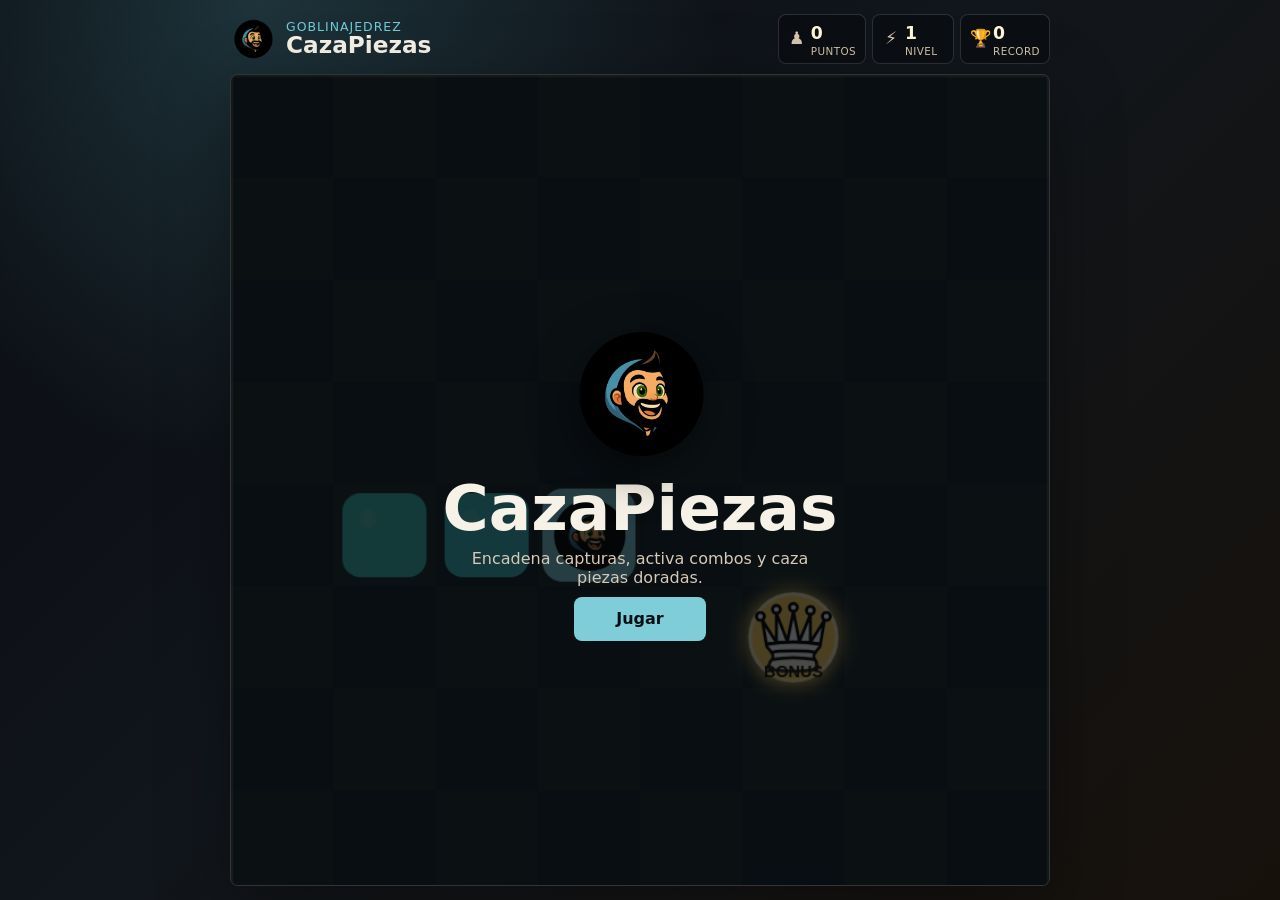
==== index.html @ 1354d4a8 "Fix mobile touch controls placement" ====
<!doctype html>
<html lang="es">
  <head>
    <meta charset="utf-8">
    <meta name="viewport" content="width=device-width, initial-scale=1">
    <meta name="theme-color" content="#090b10">
    <title>GOBLINAJEDREZ CazaPiezas</title>
    <link rel="stylesheet" href="styles.css?v=5">
  </head>
  <body>
    <main class="game-shell" aria-label="GOBLINAJEDREZ CazaPiezas">
      <header class="hud">
        <div class="brand">
          <img src="assets/goblin-logo.png" alt="">
          <div>
            <p>GOBLINAJEDREZ</p>
            <strong>CazaPiezas</strong>
          </div>
        </div>
        <div class="stats" aria-label="Marcador">
          <span><em aria-hidden="true">♟</em><b id="score">0</b><small>Puntos</small></span>
          <span><em aria-hidden="true">⚡</em><b id="level">1</b><small>Nivel</small></span>
          <span><em aria-hidden="true">🏆</em><b id="best">0</b><small>Record</small></span>
        </div>
      </header>

      <section class="board-wrap">
        <div class="combo-pill" id="comboPill" aria-live="polite">
          <strong id="comboText">x1</strong>
          <span id="comboLabel">Racha</span>
          <i id="comboBar"></i>
        </div>
        <canvas id="game" width="720" height="720" aria-label="Tablero de GOBLINAJEDREZ CazaPiezas"></canvas>
        <footer class="controls" aria-label="Controles tactiles">
          <button type="button" data-dir="up" aria-label="Arriba">&#9650;</button>
          <div>
            <button type="button" data-dir="left" aria-label="Izquierda">&#9664;</button>
            <button type="button" data-dir="down" aria-label="Abajo">&#9660;</button>
            <button type="button" data-dir="right" aria-label="Derecha">&#9654;</button>
          </div>
        </footer>
        <div class="overlay" id="overlay">
          <img src="assets/goblin-logo.png" alt="">
          <h1>CazaPiezas</h1>
          <p>Encadena capturas, activa combos y caza piezas doradas.</p>
          <button id="startButton" type="button">Jugar</button>
        </div>
      </section>

    </main>

    <script src="game.js?v=5"></script>
  </body>
</html>
---- styles.css ----
:root {
  color-scheme: dark;
  font-family: Inter, ui-sans-serif, system-ui, -apple-system, BlinkMacSystemFont, "Segoe UI", sans-serif;
  background: #090b10;
  color: #f7f2e7;
}

* {
  box-sizing: border-box;
}

html,
body {
  width: 100%;
  height: 100%;
  min-height: 0;
  margin: 0;
  overflow: hidden;
}

body {
  display: grid;
  place-items: center;
  padding: clamp(6px, 1.8vmin, 14px);
  background:
    radial-gradient(circle at 20% 0%, rgba(95, 183, 197, 0.22), transparent 34%),
    linear-gradient(135deg, #090b10 0%, #11161c 45%, #17110b 100%);
}

button {
  font: inherit;
}

.game-shell {
  position: relative;
  width: min(100%, 820px);
  height: 100%;
  min-height: 0;
  display: grid;
  grid-template-rows: auto minmax(0, 1fr);
  gap: clamp(5px, 1.2vmin, 10px);
}

.hud {
  display: flex;
  align-items: center;
  justify-content: space-between;
  gap: 8px;
  min-height: 0;
  padding: 0;
}

.brand {
  display: flex;
  align-items: center;
  gap: clamp(6px, 1.2vmin, 10px);
  min-width: 0;
}

.brand img {
  width: clamp(30px, 9vmin, 46px);
  height: clamp(30px, 9vmin, 46px);
  object-fit: contain;
}

.brand p,
.brand strong {
  display: block;
  margin: 0;
  line-height: 1.05;
}

.brand p {
  color: #72cad8;
  font-size: clamp(0.48rem, 1.7vmin, 0.78rem);
  text-transform: uppercase;
  letter-spacing: 0.08em;
}

.brand strong {
  font-size: clamp(0.8rem, 3.2vmin, 1.45rem);
}

.stats {
  display: flex;
  align-items: center;
  justify-content: flex-end;
  flex-wrap: wrap;
  gap: 6px;
}

.stats span {
  min-width: clamp(62px, 18vmin, 82px);
  min-height: clamp(34px, 9vmin, 50px);
  display: grid;
  grid-template-columns: auto 1fr;
  grid-template-rows: 1fr auto;
  column-gap: 5px;
  align-items: center;
  padding: clamp(4px, 1vmin, 7px) clamp(5px, 1.5vmin, 9px);
  border: 1px solid rgba(247, 242, 231, 0.15);
  border-radius: 8px;
  background: rgba(9, 11, 16, 0.62);
  color: #d6c6ad;
  text-align: left;
}

.stats b {
  display: block;
  color: #fff8d8;
  font-size: clamp(0.72rem, 2.6vmin, 1.08rem);
  line-height: 1;
}

.stats em {
  grid-row: 1 / 3;
  width: 18px;
  font-style: normal;
  font-size: clamp(0.82rem, 2.8vmin, 1.08rem);
  line-height: 1;
  text-align: center;
}

.stats small {
  display: block;
  color: #d6c6ad;
  font-size: clamp(0.46rem, 1.55vmin, 0.65rem);
  line-height: 1;
  text-transform: uppercase;
  letter-spacing: 0.04em;
}

.board-wrap {
  position: relative;
  display: grid;
  place-items: center;
  align-self: center;
  justify-self: center;
  width: min(100%, calc(100vh - clamp(48px, 13vmin, 76px)));
  max-width: 100%;
  max-height: 100%;
  aspect-ratio: 1;
  min-height: 0;
  border: 1px solid rgba(247, 242, 231, 0.16);
  border-radius: 8px;
  overflow: hidden;
  background: #0c1014;
  box-shadow: 0 18px 70px rgba(0, 0, 0, 0.34);
}

.combo-pill {
  position: absolute;
  top: 8px;
  left: 8px;
  z-index: 3;
  min-width: 86px;
  overflow: hidden;
  padding: 6px 9px 8px;
  border: 1px solid rgba(127, 205, 216, 0.42);
  border-radius: 8px;
  background: rgba(5, 8, 10, 0.72);
  box-shadow: 0 10px 28px rgba(0, 0, 0, 0.32);
  color: #fff8d8;
  opacity: 0;
  pointer-events: none;
  transform: translateY(-4px);
  transition: opacity 140ms ease, transform 140ms ease;
}

.combo-pill.active {
  opacity: 1;
  transform: translateY(0);
}

.combo-pill strong,
.combo-pill span {
  display: block;
  line-height: 1;
}

.combo-pill strong {
  font-size: clamp(0.84rem, 3.2vmin, 1.1rem);
}

.combo-pill span {
  margin-top: 3px;
  color: #7fcdd8;
  font-size: clamp(0.52rem, 1.8vmin, 0.66rem);
  text-transform: uppercase;
  letter-spacing: 0.04em;
}

.combo-pill i {
  position: absolute;
  left: 0;
  bottom: 0;
  width: 100%;
  height: 3px;
  background: linear-gradient(90deg, #7fcdd8, #fff3bd, #ff7a45);
  transform: scaleX(0);
  transform-origin: left center;
}

canvas {
  display: block;
  width: 100%;
  height: 100%;
  aspect-ratio: 1;
  background: #10151a;
  image-rendering: auto;
}

.overlay {
  position: absolute;
  inset: 0;
  display: grid;
  place-items: center;
  align-content: center;
  gap: clamp(6px, 1.5vmin, 10px);
  padding: clamp(10px, 3vmin, 24px);
  background: rgba(5, 7, 10, 0.72);
  text-align: center;
  transition: opacity 180ms ease, visibility 180ms ease;
}

.overlay.hidden {
  visibility: hidden;
  opacity: 0;
}

.overlay img {
  width: clamp(52px, 18vmin, 150px);
  aspect-ratio: 1;
  object-fit: contain;
  filter: drop-shadow(0 14px 24px rgba(0, 0, 0, 0.55));
}

.overlay h1,
.overlay p {
  margin: 0;
}

.overlay h1 {
  font-size: clamp(1.45rem, 7vmin, 4.4rem);
  line-height: 0.95;
}

.overlay p {
  max-width: 360px;
  color: #d7c8b7;
  font-size: clamp(0.72rem, 2.2vmin, 1rem);
}

.overlay button {
  min-width: clamp(98px, 26vmin, 132px);
  min-height: clamp(34px, 8vmin, 44px);
  border: 0;
  border-radius: 8px;
  background: #7fcdd8;
  color: #061014;
  font-weight: 800;
  cursor: pointer;
}

.controls {
  display: none;
  justify-content: center;
  gap: 6px;
  padding-bottom: 2px;
}

.controls div {
  display: flex;
  gap: 6px;
}

.controls button {
  width: 58px;
  height: 42px;
  border: 1px solid rgba(247, 242, 231, 0.16);
  border-radius: 8px;
  background: rgba(247, 242, 231, 0.08);
  color: #fff8d8;
  cursor: pointer;
}

.controls button:active,
.overlay button:active {
  transform: translateY(1px);
}

@media (max-width: 540px) {
  body {
    padding: 6px;
  }

  .game-shell {
    gap: 6px;
  }

  .hud {
    align-items: center;
    gap: 8px;
  }

  .brand {
    gap: 7px;
  }

  .stats {
    flex: 1;
    display: grid;
    grid-template-columns: repeat(3, minmax(0, 1fr));
    gap: 4px;
  }

  .stats span {
    min-width: 0;
    min-height: 42px;
    grid-template-columns: 1fr;
    grid-template-rows: auto auto;
    justify-items: center;
    padding: 5px 4px;
    text-align: center;
  }

  .stats em {
    display: none;
  }

  .stats b {
    font-size: 0.95rem;
  }

  .stats small {
    max-width: 100%;
    overflow: hidden;
    font-size: 0.52rem;
    letter-spacing: 0;
    text-overflow: ellipsis;
    white-space: nowrap;
  }
}

@media (max-width: 380px) {
  .hud {
    display: grid;
  }

  .stats {
    width: 100%;
  }
}

@media (max-height: 430px) {
  .overlay img {
    width: clamp(42px, 15vmin, 68px);
  }

  .overlay p {
    display: none;
  }
}

@media (pointer: coarse) and (max-width: 760px) {
  .controls {
    display: grid;
    position: absolute;
    right: 8px;
    bottom: 8px;
    z-index: 5;
    gap: 4px;
    opacity: 0.82;
  }

  .controls div {
    gap: 4px;
  }

  .controls button {
    width: 38px;
    height: 32px;
    border-color: rgba(247, 242, 231, 0.28);
    background: rgba(9, 11, 16, 0.58);
    backdrop-filter: blur(8px);
  }
}
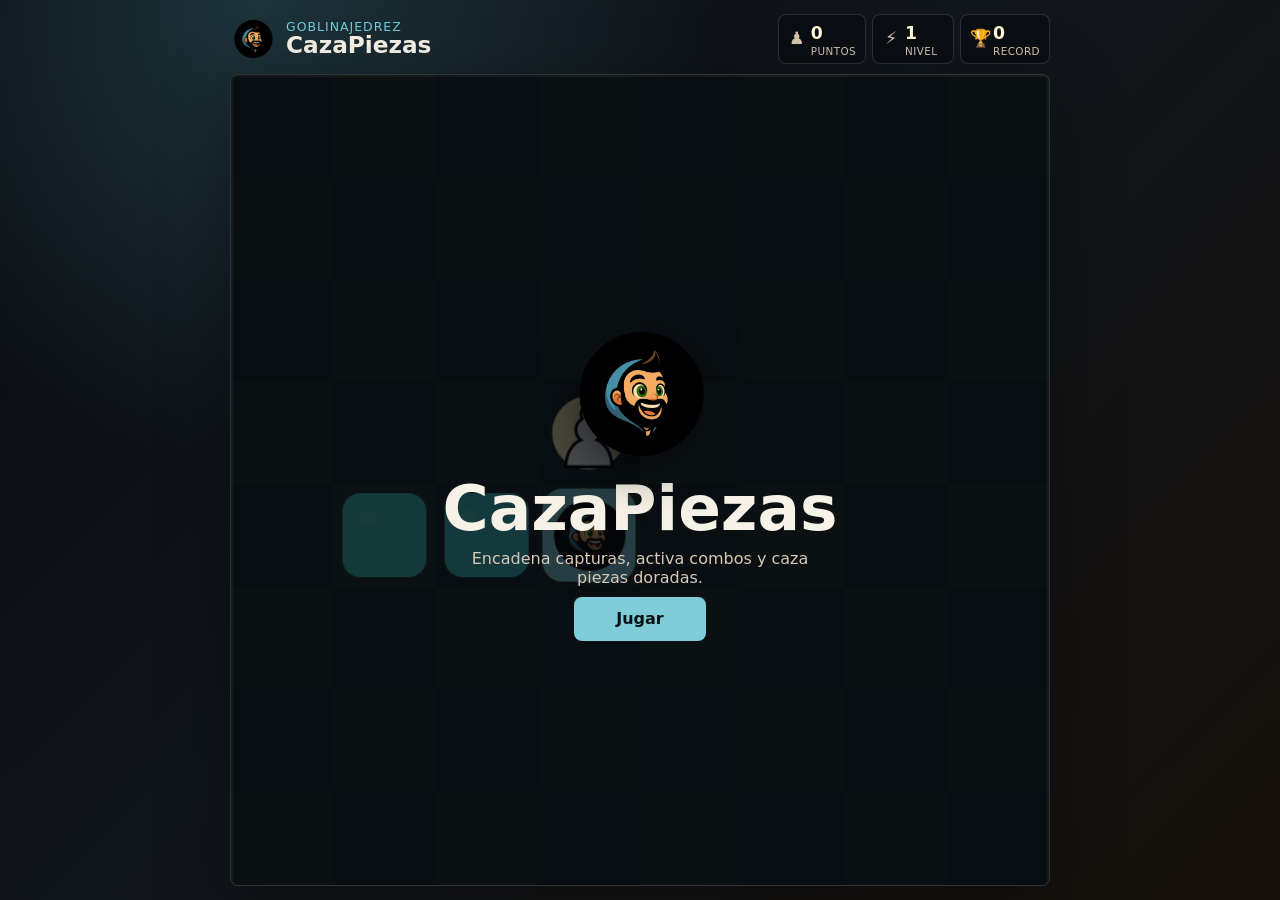
==== commit 1708c854: "Simplify mobile arrow controls order" ====
--- a/index.html
+++ b/index.html
@@ -5,7 +5,7 @@
     <meta name="viewport" content="width=device-width, initial-scale=1">
     <meta name="theme-color" content="#090b10">
     <title>GOBLINAJEDREZ CazaPiezas</title>
-    <link rel="stylesheet" href="styles.css?v=5">
+    <link rel="stylesheet" href="styles.css?v=6">
   </head>
   <body>
     <main class="game-shell" aria-label="GOBLINAJEDREZ CazaPiezas">
@@ -33,11 +33,9 @@
         <canvas id="game" width="720" height="720" aria-label="Tablero de GOBLINAJEDREZ CazaPiezas"></canvas>
         <footer class="controls" aria-label="Controles tactiles">
           <button type="button" data-dir="up" aria-label="Arriba">&#9650;</button>
-          <div>
-            <button type="button" data-dir="left" aria-label="Izquierda">&#9664;</button>
-            <button type="button" data-dir="down" aria-label="Abajo">&#9660;</button>
-            <button type="button" data-dir="right" aria-label="Derecha">&#9654;</button>
-          </div>
+          <button type="button" data-dir="down" aria-label="Abajo">&#9660;</button>
+          <button type="button" data-dir="right" aria-label="Derecha">&#9654;</button>
+          <button type="button" data-dir="left" aria-label="Izquierda">&#9664;</button>
         </footer>
         <div class="overlay" id="overlay">
           <img src="assets/goblin-logo.png" alt="">
@@ -49,6 +47,6 @@
 
     </main>
 
-    <script src="game.js?v=5"></script>
+    <script src="game.js?v=6"></script>
   </body>
 </html>
--- a/styles.css
+++ b/styles.css
@@ -29,6 +29,7 @@
 
 button {
   font: inherit;
+  -webkit-tap-highlight-color: transparent;
 }
 
 .game-shell {
@@ -208,11 +209,13 @@
   aspect-ratio: 1;
   background: #10151a;
   image-rendering: auto;
+  touch-action: none;
 }
 
 .overlay {
   position: absolute;
   inset: 0;
+  z-index: 6;
   display: grid;
   place-items: center;
   align-content: center;
@@ -226,6 +229,7 @@
 .overlay.hidden {
   visibility: hidden;
   opacity: 0;
+  pointer-events: none;
 }
 
 .overlay img {
@@ -264,24 +268,25 @@
 
 .controls {
   display: none;
-  justify-content: center;
-  gap: 6px;
-  padding-bottom: 2px;
+  pointer-events: auto;
 }
 
 .controls div {
-  display: flex;
-  gap: 6px;
+  display: grid;
+  grid-template-columns: repeat(3, 1fr);
+  gap: 5px;
 }
 
 .controls button {
-  width: 58px;
-  height: 42px;
+  width: 44px;
+  height: 38px;
   border: 1px solid rgba(247, 242, 231, 0.16);
   border-radius: 8px;
   background: rgba(247, 242, 231, 0.08);
   color: #fff8d8;
   cursor: pointer;
+  touch-action: manipulation;
+  user-select: none;
 }
 
 .controls button:active,
@@ -365,23 +370,54 @@
 @media (pointer: coarse) and (max-width: 760px) {
   .controls {
     display: grid;
+    grid-template-areas:
+      ". up ."
+      "row row row";
     position: absolute;
-    right: 8px;
-    bottom: 8px;
-    z-index: 5;
-    gap: 4px;
-    opacity: 0.82;
+    right: clamp(8px, 2.4vmin, 14px);
+    bottom: clamp(8px, 2.4vmin, 14px);
+    z-index: 4;
+    gap: 5px;
+    opacity: 0.9;
+    filter: drop-shadow(0 10px 18px rgba(0, 0, 0, 0.42));
+  }
+
+  .controls > button {
+    grid-area: up;
+    justify-self: center;
   }
 
   .controls div {
-    gap: 4px;
+    grid-area: row;
+    gap: 5px;
   }
 
   .controls button {
-    width: 38px;
-    height: 32px;
-    border-color: rgba(247, 242, 231, 0.28);
-    background: rgba(9, 11, 16, 0.58);
-    backdrop-filter: blur(8px);
-  }
-}
+    width: clamp(34px, 9.6vmin, 46px);
+    height: clamp(30px, 8.6vmin, 42px);
+    border-color: rgba(255, 248, 216, 0.26);
+    background: rgba(6, 10, 12, 0.56);
+    color: #fff3bd;
+    font-size: clamp(0.92rem, 4vmin, 1.18rem);
+    line-height: 1;
+    backdrop-filter: blur(9px);
+  }
+}
+
+@media (pointer: coarse) and (max-height: 470px) {
+  .controls {
+    right: 6px;
+    bottom: 6px;
+    gap: 3px;
+  }
+
+  .controls div {
+    gap: 3px;
+  }
+
+  .controls button {
+    width: 32px;
+    height: 28px;
+    font-size: 0.86rem;
+  }
+}
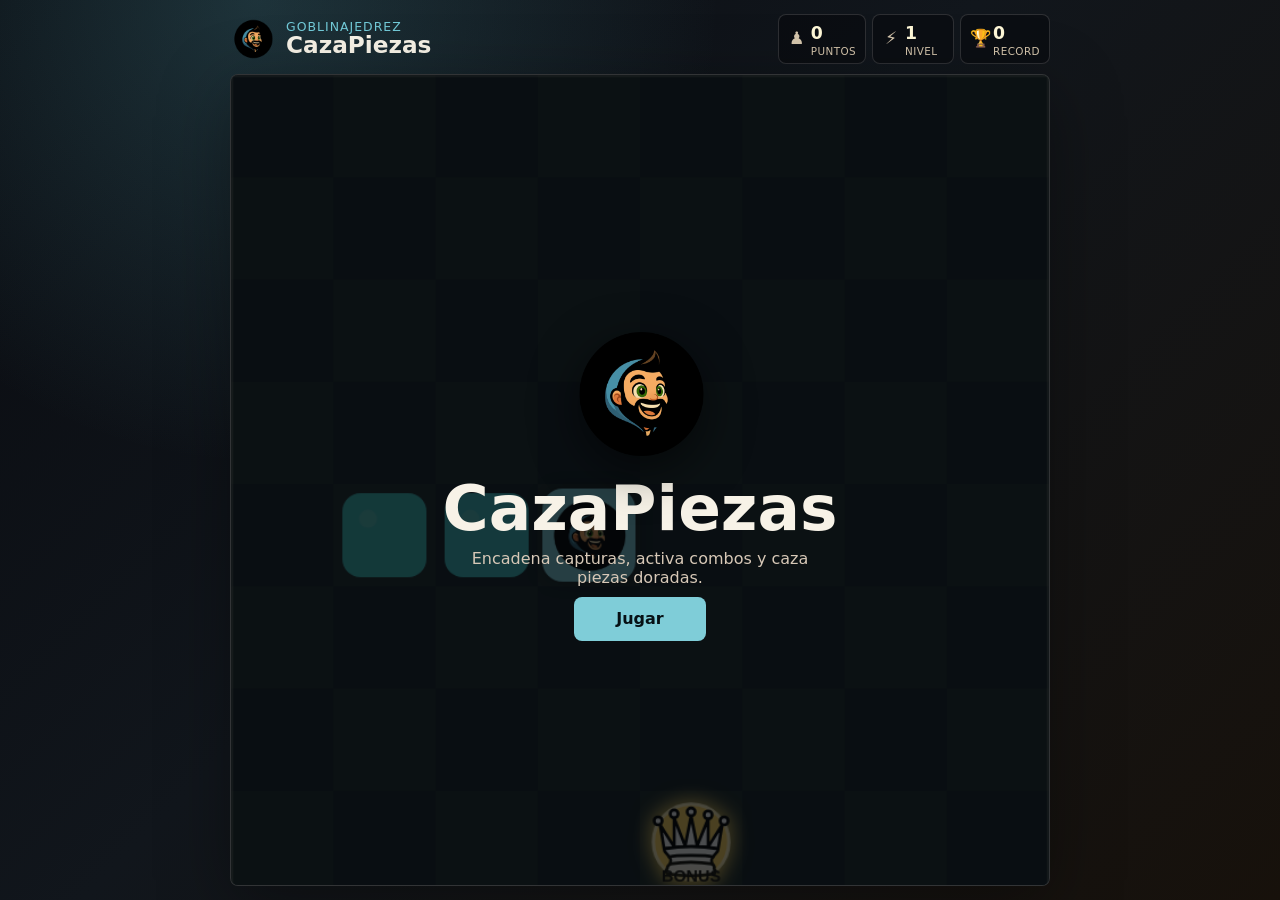
==== commit f3e47557: "Move mobile controls below board and enrich feedback" ====
--- a/index.html
+++ b/index.html
@@ -5,7 +5,7 @@
     <meta name="viewport" content="width=device-width, initial-scale=1">
     <meta name="theme-color" content="#090b10">
     <title>GOBLINAJEDREZ CazaPiezas</title>
-    <link rel="stylesheet" href="styles.css?v=6">
+    <link rel="stylesheet" href="styles.css?v=7">
   </head>
   <body>
     <main class="game-shell" aria-label="GOBLINAJEDREZ CazaPiezas">
@@ -31,12 +31,6 @@
           <i id="comboBar"></i>
         </div>
         <canvas id="game" width="720" height="720" aria-label="Tablero de GOBLINAJEDREZ CazaPiezas"></canvas>
-        <footer class="controls" aria-label="Controles tactiles">
-          <button type="button" data-dir="up" aria-label="Arriba">&#9650;</button>
-          <button type="button" data-dir="down" aria-label="Abajo">&#9660;</button>
-          <button type="button" data-dir="right" aria-label="Derecha">&#9654;</button>
-          <button type="button" data-dir="left" aria-label="Izquierda">&#9664;</button>
-        </footer>
         <div class="overlay" id="overlay">
           <img src="assets/goblin-logo.png" alt="">
           <h1>CazaPiezas</h1>
@@ -45,8 +39,14 @@
         </div>
       </section>
 
+      <footer class="controls" aria-label="Controles tactiles">
+        <button type="button" data-dir="up" aria-label="Arriba">&#9650;</button>
+        <button type="button" data-dir="left" aria-label="Izquierda">&#9664;</button>
+        <button type="button" data-dir="right" aria-label="Derecha">&#9654;</button>
+        <button type="button" data-dir="down" aria-label="Abajo">&#9660;</button>
+      </footer>
     </main>
 
-    <script src="game.js?v=6"></script>
+    <script src="game.js?v=7"></script>
   </body>
 </html>
--- a/styles.css
+++ b/styles.css
@@ -271,12 +271,6 @@
   pointer-events: auto;
 }
 
-.controls div {
-  display: grid;
-  grid-template-columns: repeat(3, 1fr);
-  gap: 5px;
-}
-
 .controls button {
   width: 44px;
   height: 38px;
@@ -368,28 +362,16 @@
 }
 
 @media (pointer: coarse) and (max-width: 760px) {
-  .controls {
-    display: grid;
-    grid-template-areas:
-      ". up ."
-      "row row row";
+  .controls.active {
+    display: flex;
     position: absolute;
-    right: clamp(8px, 2.4vmin, 14px);
-    bottom: clamp(8px, 2.4vmin, 14px);
+    left: 50%;
+    bottom: clamp(7px, 2.2vmin, 12px);
     z-index: 4;
-    gap: 5px;
-    opacity: 0.9;
+    gap: clamp(4px, 1.3vmin, 7px);
+    opacity: 0.92;
     filter: drop-shadow(0 10px 18px rgba(0, 0, 0, 0.42));
-  }
-
-  .controls > button {
-    grid-area: up;
-    justify-self: center;
-  }
-
-  .controls div {
-    grid-area: row;
-    gap: 5px;
+    transform: translateX(-50%);
   }
 
   .controls button {
@@ -405,13 +387,8 @@
 }
 
 @media (pointer: coarse) and (max-height: 470px) {
-  .controls {
-    right: 6px;
-    bottom: 6px;
-    gap: 3px;
-  }
-
-  .controls div {
+  .controls.active {
+    bottom: 5px;
     gap: 3px;
   }
 
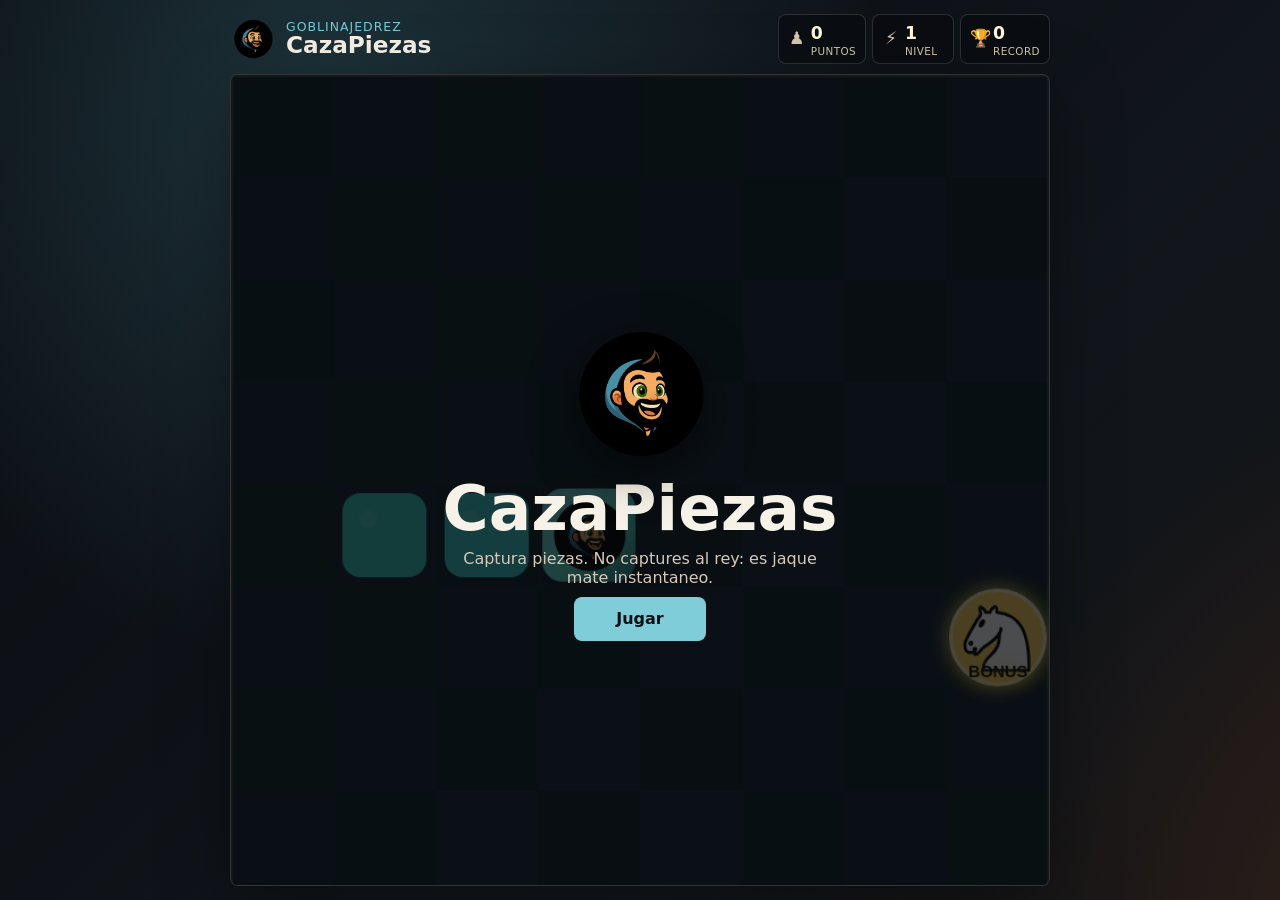
==== commit 7983b1d5: "Clarify king trap and refine board visuals" ====
--- a/index.html
+++ b/index.html
@@ -5,7 +5,7 @@
     <meta name="viewport" content="width=device-width, initial-scale=1">
     <meta name="theme-color" content="#090b10">
     <title>GOBLINAJEDREZ CazaPiezas</title>
-    <link rel="stylesheet" href="styles.css?v=7">
+    <link rel="stylesheet" href="styles.css?v=8">
   </head>
   <body>
     <main class="game-shell" aria-label="GOBLINAJEDREZ CazaPiezas">
@@ -34,7 +34,7 @@
         <div class="overlay" id="overlay">
           <img src="assets/goblin-logo.png" alt="">
           <h1>CazaPiezas</h1>
-          <p>Encadena capturas, activa combos y caza piezas doradas.</p>
+          <p>Captura piezas. No captures al rey: es jaque mate instantaneo.</p>
           <button id="startButton" type="button">Jugar</button>
         </div>
       </section>
@@ -47,6 +47,6 @@
       </footer>
     </main>
 
-    <script src="game.js?v=7"></script>
+    <script src="game.js?v=8"></script>
   </body>
 </html>
--- a/styles.css
+++ b/styles.css
@@ -23,8 +23,11 @@
   place-items: center;
   padding: clamp(6px, 1.8vmin, 14px);
   background:
-    radial-gradient(circle at 20% 0%, rgba(95, 183, 197, 0.22), transparent 34%),
+    radial-gradient(circle at 18% 8%, rgba(95, 183, 197, 0.22), transparent 30%),
+    radial-gradient(circle at 88% 78%, rgba(255, 122, 69, 0.16), transparent 34%),
     linear-gradient(135deg, #090b10 0%, #11161c 45%, #17110b 100%);
+  background-size: 140% 140%;
+  animation: arenaGlow 10s ease-in-out infinite;
 }
 
 button {
@@ -269,16 +272,23 @@
 .controls {
   display: none;
   pointer-events: auto;
+  justify-self: center;
+  align-self: center;
 }
 
 .controls button {
   width: 44px;
   height: 38px;
-  border: 1px solid rgba(247, 242, 231, 0.16);
-  border-radius: 8px;
-  background: rgba(247, 242, 231, 0.08);
-  color: #fff8d8;
+  border: 3px solid #050809;
+  border-radius: 7px;
+  background: linear-gradient(180deg, #73ead9 0%, #4fbfac 62%, #2e7374 63%, #2b5d63 100%);
+  box-shadow:
+    inset 5px 5px 0 rgba(255, 255, 255, 0.22),
+    inset -5px -5px 0 rgba(0, 0, 0, 0.22),
+    0 4px 0 #050809;
+  color: #071315;
   cursor: pointer;
+  font-weight: 900;
   touch-action: manipulation;
   user-select: none;
 }
@@ -286,6 +296,13 @@
 .controls button:active,
 .overlay button:active {
   transform: translateY(1px);
+}
+
+.controls button:active {
+  box-shadow:
+    inset 3px 3px 0 rgba(0, 0, 0, 0.18),
+    inset -3px -3px 0 rgba(255, 255, 255, 0.14),
+    0 2px 0 #050809;
 }
 
 @media (max-width: 540px) {
@@ -362,39 +379,74 @@
 }
 
 @media (pointer: coarse) and (max-width: 760px) {
-  .controls.active {
-    display: flex;
-    position: absolute;
-    left: 50%;
-    bottom: clamp(7px, 2.2vmin, 12px);
-    z-index: 4;
-    gap: clamp(4px, 1.3vmin, 7px);
-    opacity: 0.92;
-    filter: drop-shadow(0 10px 18px rgba(0, 0, 0, 0.42));
-    transform: translateX(-50%);
+  .game-shell {
+    grid-template-rows: auto minmax(0, 1fr) auto;
+  }
+
+  .board-wrap {
+    width: min(100%, calc(100vh - clamp(165px, 36vmin, 205px)));
+  }
+
+  .controls {
+    display: grid;
+    grid-template-columns: repeat(3, clamp(44px, 13vmin, 58px));
+    grid-template-rows: repeat(3, clamp(36px, 10vmin, 48px));
+    grid-template-areas:
+      ". up ."
+      "left . right"
+      ". down .";
+    gap: clamp(4px, 1.4vmin, 8px);
+    padding-top: clamp(2px, 0.8vmin, 6px);
   }
 
   .controls button {
-    width: clamp(34px, 9.6vmin, 46px);
-    height: clamp(30px, 8.6vmin, 42px);
-    border-color: rgba(255, 248, 216, 0.26);
-    background: rgba(6, 10, 12, 0.56);
-    color: #fff3bd;
-    font-size: clamp(0.92rem, 4vmin, 1.18rem);
+    width: 100%;
+    height: 100%;
+    font-size: clamp(1rem, 5.6vmin, 1.6rem);
     line-height: 1;
-    backdrop-filter: blur(9px);
+  }
+
+  .controls [data-dir="up"] {
+    grid-area: up;
+  }
+
+  .controls [data-dir="left"] {
+    grid-area: left;
+  }
+
+  .controls [data-dir="right"] {
+    grid-area: right;
+  }
+
+  .controls [data-dir="down"] {
+    grid-area: down;
   }
 }
 
 @media (pointer: coarse) and (max-height: 470px) {
-  .controls.active {
-    bottom: 5px;
+  .board-wrap {
+    width: min(100%, calc(100vh - 142px));
+  }
+
+  .controls {
+    grid-template-columns: repeat(3, 38px);
+    grid-template-rows: repeat(3, 30px);
     gap: 3px;
+    padding-top: 0;
   }
 
   .controls button {
-    width: 32px;
-    height: 28px;
     font-size: 0.86rem;
   }
 }
+
+@keyframes arenaGlow {
+  0%,
+  100% {
+    background-position: 0% 30%;
+  }
+
+  50% {
+    background-position: 100% 70%;
+  }
+}
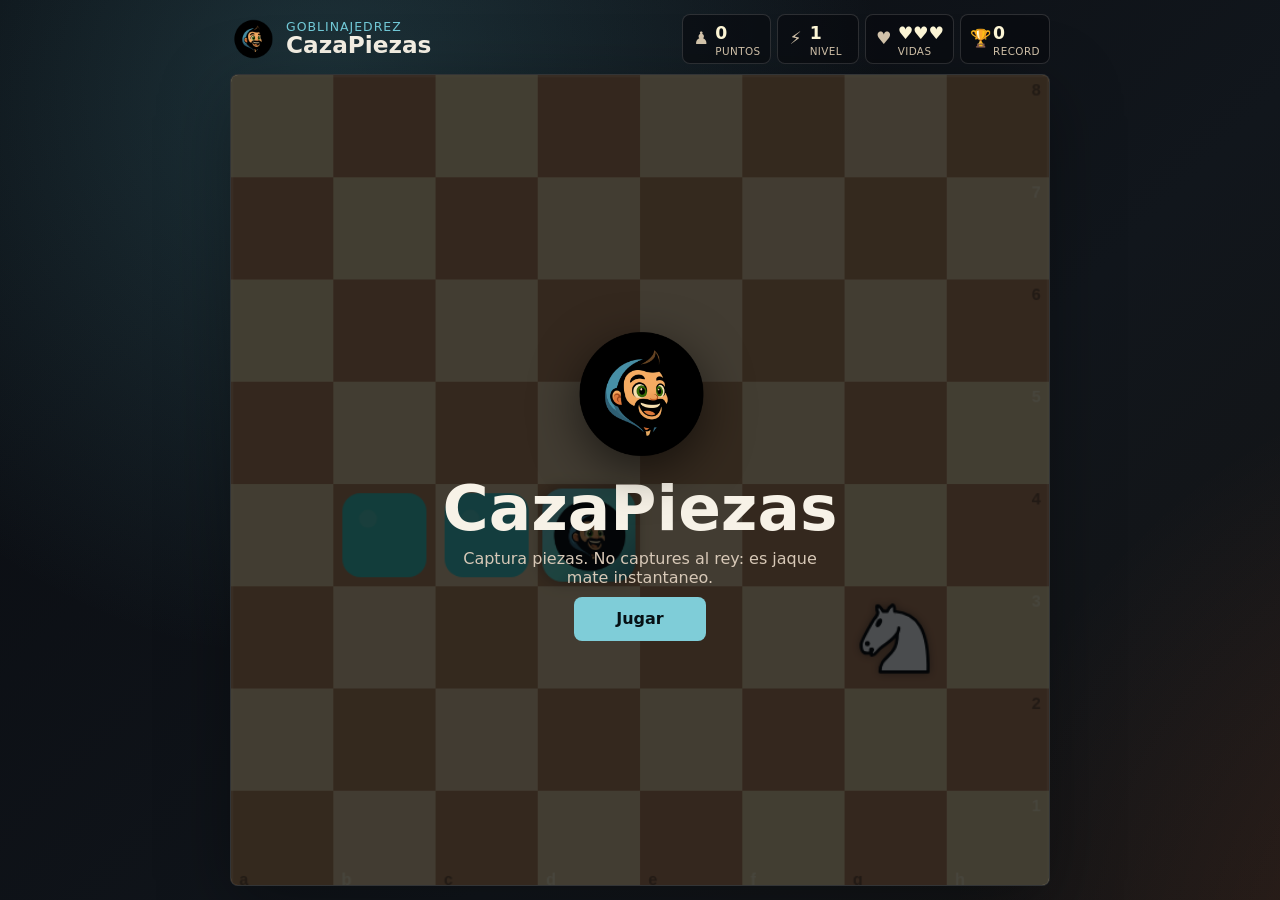
==== commit c92d15fd: "Add chess rules and lives to CazaPiezas" ====
--- a/index.html
+++ b/index.html
@@ -5,7 +5,7 @@
     <meta name="viewport" content="width=device-width, initial-scale=1">
     <meta name="theme-color" content="#090b10">
     <title>GOBLINAJEDREZ CazaPiezas</title>
-    <link rel="stylesheet" href="styles.css?v=8">
+    <link rel="stylesheet" href="styles.css?v=9">
   </head>
   <body>
     <main class="game-shell" aria-label="GOBLINAJEDREZ CazaPiezas">
@@ -20,6 +20,7 @@
         <div class="stats" aria-label="Marcador">
           <span><em aria-hidden="true">♟</em><b id="score">0</b><small>Puntos</small></span>
           <span><em aria-hidden="true">⚡</em><b id="level">1</b><small>Nivel</small></span>
+          <span class="lives-stat"><em aria-hidden="true">♥</em><b id="lives">♥♥♥</b><small>Vidas</small></span>
           <span><em aria-hidden="true">🏆</em><b id="best">0</b><small>Record</small></span>
         </div>
       </header>
@@ -47,6 +48,6 @@
       </footer>
     </main>
 
-    <script src="game.js?v=8"></script>
+    <script src="game.js?v=9"></script>
   </body>
 </html>
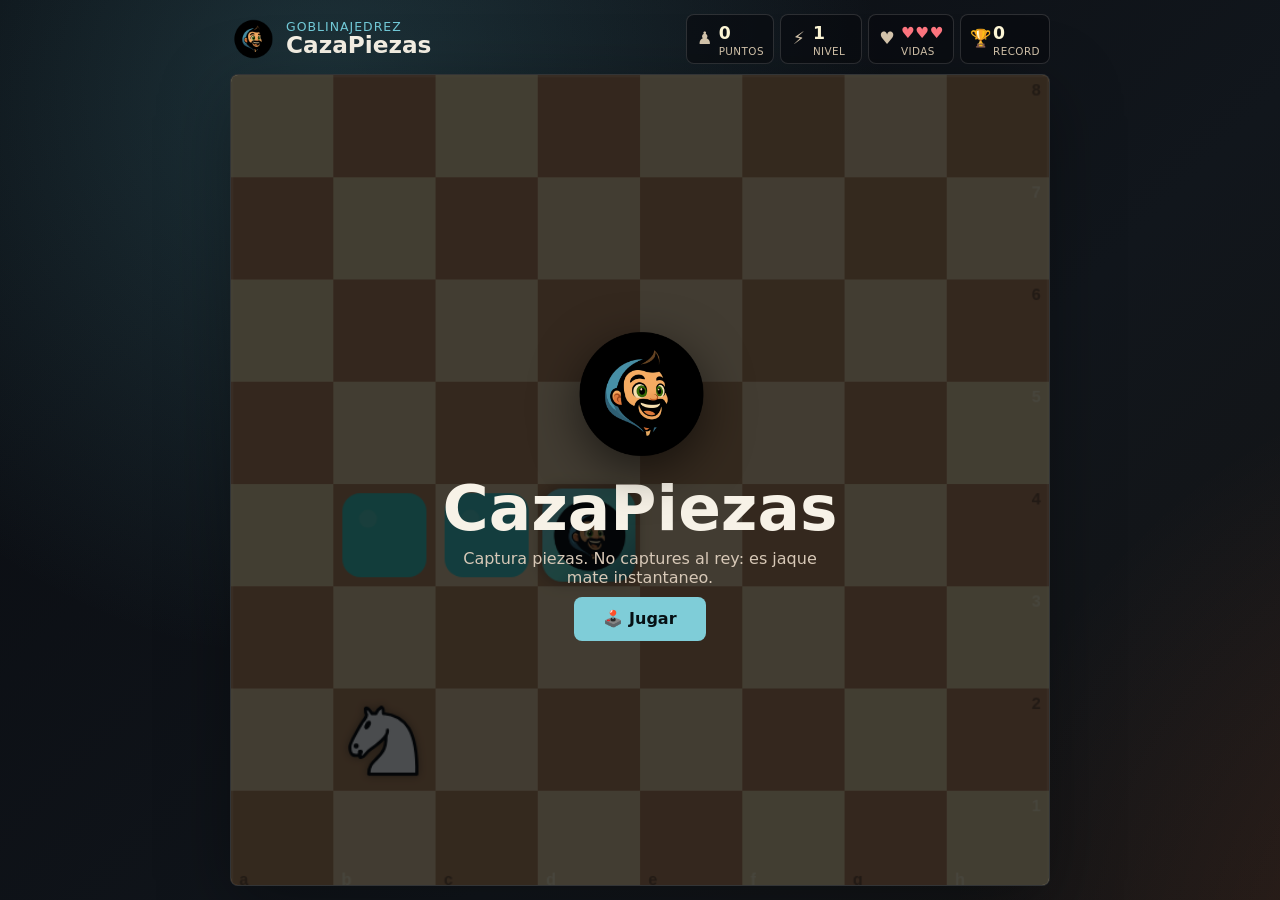
==== commit 05e6fa49: "Improve GoblinAjedrez feedback screens" ====
--- a/index.html
+++ b/index.html
@@ -5,7 +5,7 @@
     <meta name="viewport" content="width=device-width, initial-scale=1">
     <meta name="theme-color" content="#090b10">
     <title>GOBLINAJEDREZ CazaPiezas</title>
-    <link rel="stylesheet" href="styles.css?v=9">
+    <link rel="stylesheet" href="styles.css?v=10">
   </head>
   <body>
     <main class="game-shell" aria-label="GOBLINAJEDREZ CazaPiezas">
@@ -36,7 +36,7 @@
           <img src="assets/goblin-logo.png" alt="">
           <h1>CazaPiezas</h1>
           <p>Captura piezas. No captures al rey: es jaque mate instantaneo.</p>
-          <button id="startButton" type="button">Jugar</button>
+          <button id="startButton" type="button">🕹️ Jugar</button>
         </div>
       </section>
 
@@ -48,6 +48,6 @@
       </footer>
     </main>
 
-    <script src="game.js?v=9"></script>
+    <script src="game.js?v=10"></script>
   </body>
 </html>
--- a/styles.css
+++ b/styles.css
@@ -132,6 +132,13 @@
   line-height: 1;
   text-transform: uppercase;
   letter-spacing: 0.04em;
+}
+
+.lives-stat b {
+  color: #ff7680;
+  font-size: clamp(0.68rem, 2.2vmin, 0.96rem);
+  letter-spacing: 0.04em;
+  white-space: nowrap;
 }
 
 .board-wrap {
@@ -326,7 +333,7 @@
   .stats {
     flex: 1;
     display: grid;
-    grid-template-columns: repeat(3, minmax(0, 1fr));
+    grid-template-columns: repeat(4, minmax(0, 1fr));
     gap: 4px;
   }
 
@@ -345,7 +352,7 @@
   }
 
   .stats b {
-    font-size: 0.95rem;
+    font-size: 0.86rem;
   }
 
   .stats small {
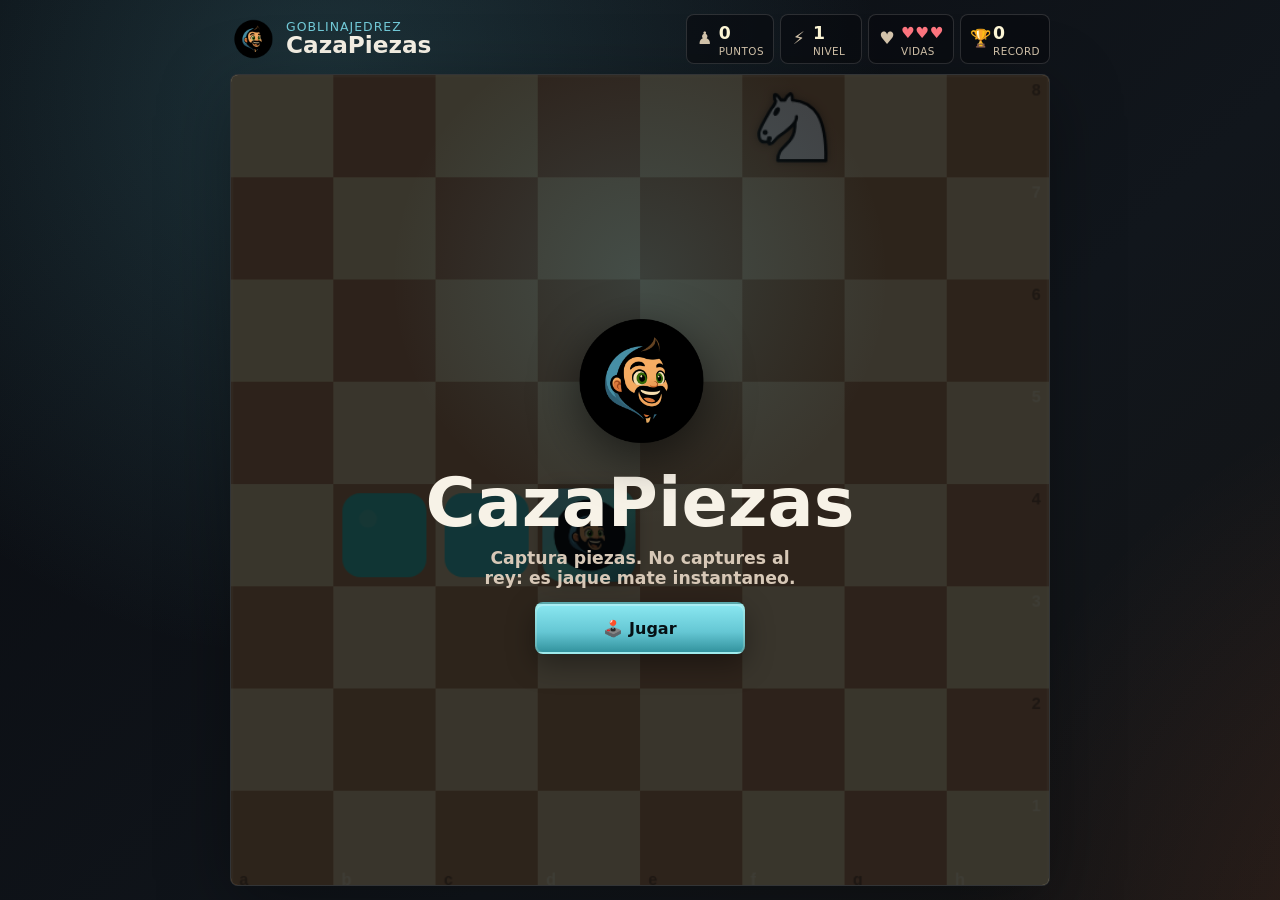
==== commit 1db4308c: "Tune game over copy and piece value colors" ====
--- a/index.html
+++ b/index.html
@@ -5,7 +5,7 @@
     <meta name="viewport" content="width=device-width, initial-scale=1">
     <meta name="theme-color" content="#090b10">
     <title>GOBLINAJEDREZ CazaPiezas</title>
-    <link rel="stylesheet" href="styles.css?v=10">
+    <link rel="stylesheet" href="styles.css?v=11">
   </head>
   <body>
     <main class="game-shell" aria-label="GOBLINAJEDREZ CazaPiezas">
@@ -48,6 +48,6 @@
       </footer>
     </main>
 
-    <script src="game.js?v=10"></script>
+    <script src="game.js?v=11"></script>
   </body>
 </html>
--- a/styles.css
+++ b/styles.css
@@ -229,11 +229,20 @@
   display: grid;
   place-items: center;
   align-content: center;
-  gap: clamp(6px, 1.5vmin, 10px);
+  gap: clamp(8px, 1.8vmin, 14px);
   padding: clamp(10px, 3vmin, 24px);
-  background: rgba(5, 7, 10, 0.72);
+  background:
+    radial-gradient(circle at 50% 25%, rgba(127, 205, 216, 0.16), transparent 34%),
+    rgba(5, 7, 10, 0.76);
   text-align: center;
   transition: opacity 180ms ease, visibility 180ms ease;
+}
+
+.overlay.game-over {
+  background:
+    radial-gradient(circle at 50% 22%, rgba(255, 118, 128, 0.2), transparent 34%),
+    radial-gradient(circle at 52% 62%, rgba(255, 243, 189, 0.08), transparent 34%),
+    rgba(5, 7, 10, 0.82);
 }
 
 .overlay.hidden {
@@ -255,22 +264,29 @@
 }
 
 .overlay h1 {
-  font-size: clamp(1.45rem, 7vmin, 4.4rem);
+  max-width: min(92%, 560px);
+  font-size: clamp(1.7rem, 7.6vmin, 4.4rem);
   line-height: 0.95;
+  text-wrap: balance;
 }
 
 .overlay p {
   max-width: 360px;
   color: #d7c8b7;
-  font-size: clamp(0.72rem, 2.2vmin, 1rem);
+  font-size: clamp(0.84rem, 2.35vmin, 1.08rem);
+  font-weight: 700;
+  text-wrap: balance;
 }
 
 .overlay button {
-  min-width: clamp(98px, 26vmin, 132px);
-  min-height: clamp(34px, 8vmin, 44px);
-  border: 0;
+  min-width: clamp(138px, 34vmin, 210px);
+  min-height: clamp(40px, 9vmin, 52px);
+  border: 2px solid rgba(255, 248, 216, 0.18);
   border-radius: 8px;
-  background: #7fcdd8;
+  background: linear-gradient(180deg, #8be8f1 0%, #65c7d4 58%, #33939e 100%);
+  box-shadow:
+    0 10px 28px rgba(0, 0, 0, 0.36),
+    inset 0 2px 0 rgba(255, 255, 255, 0.28);
   color: #061014;
   font-weight: 800;
   cursor: pointer;
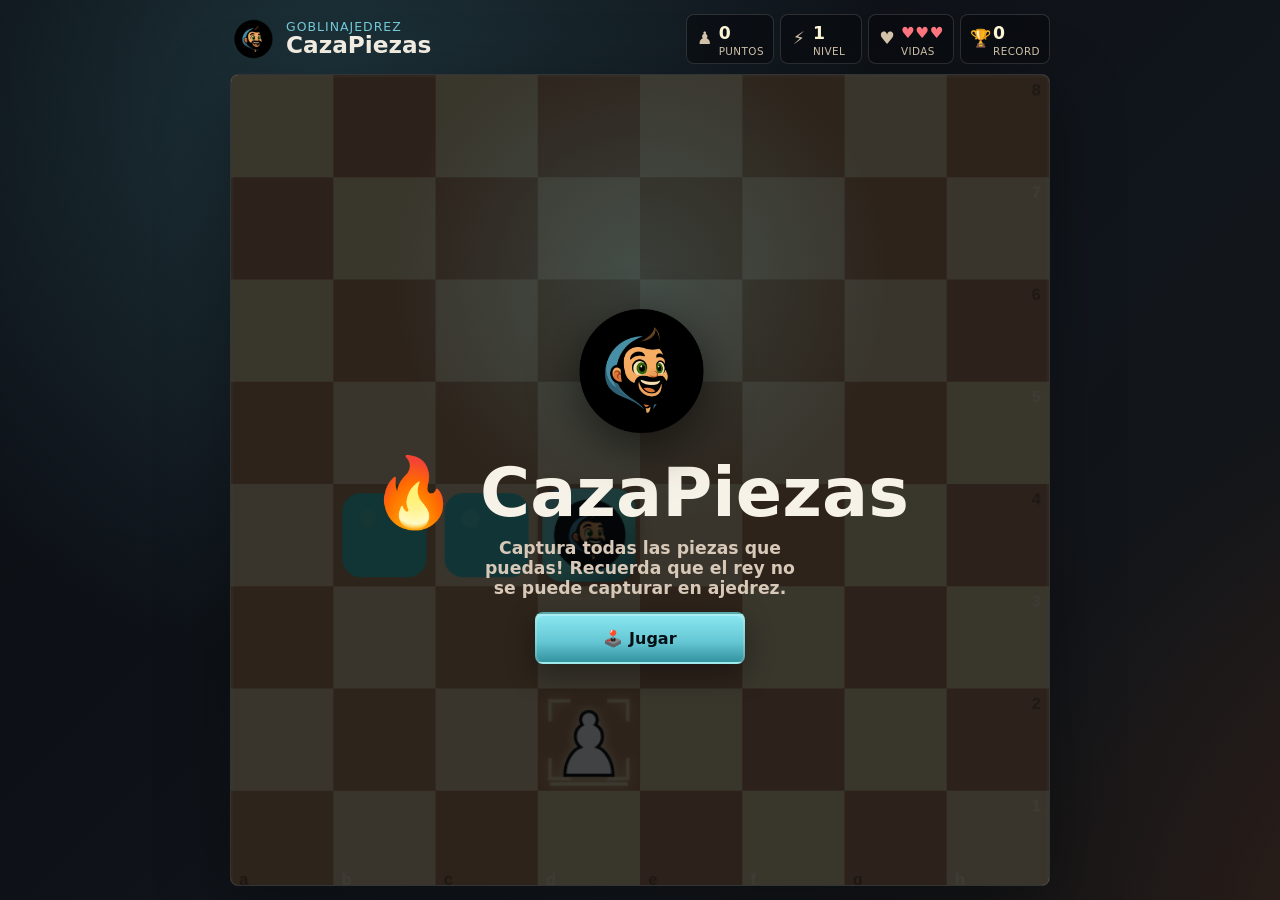
==== commit f61f1516: "Update CazaPiezas intro copy" ====
--- a/index.html
+++ b/index.html
@@ -5,7 +5,7 @@
     <meta name="viewport" content="width=device-width, initial-scale=1">
     <meta name="theme-color" content="#090b10">
     <title>GOBLINAJEDREZ CazaPiezas</title>
-    <link rel="stylesheet" href="styles.css?v=11">
+    <link rel="stylesheet" href="styles.css?v=12">
   </head>
   <body>
     <main class="game-shell" aria-label="GOBLINAJEDREZ CazaPiezas">
@@ -34,8 +34,8 @@
         <canvas id="game" width="720" height="720" aria-label="Tablero de GOBLINAJEDREZ CazaPiezas"></canvas>
         <div class="overlay" id="overlay">
           <img src="assets/goblin-logo.png" alt="">
-          <h1>CazaPiezas</h1>
-          <p>Captura piezas. No captures al rey: es jaque mate instantaneo.</p>
+          <h1>🔥 CazaPiezas</h1>
+          <p>Captura todas las piezas que puedas! Recuerda que el rey no se puede capturar en ajedrez.</p>
           <button id="startButton" type="button">🕹️ Jugar</button>
         </div>
       </section>
@@ -48,6 +48,6 @@
       </footer>
     </main>
 
-    <script src="game.js?v=11"></script>
+    <script src="game.js?v=12"></script>
   </body>
 </html>
